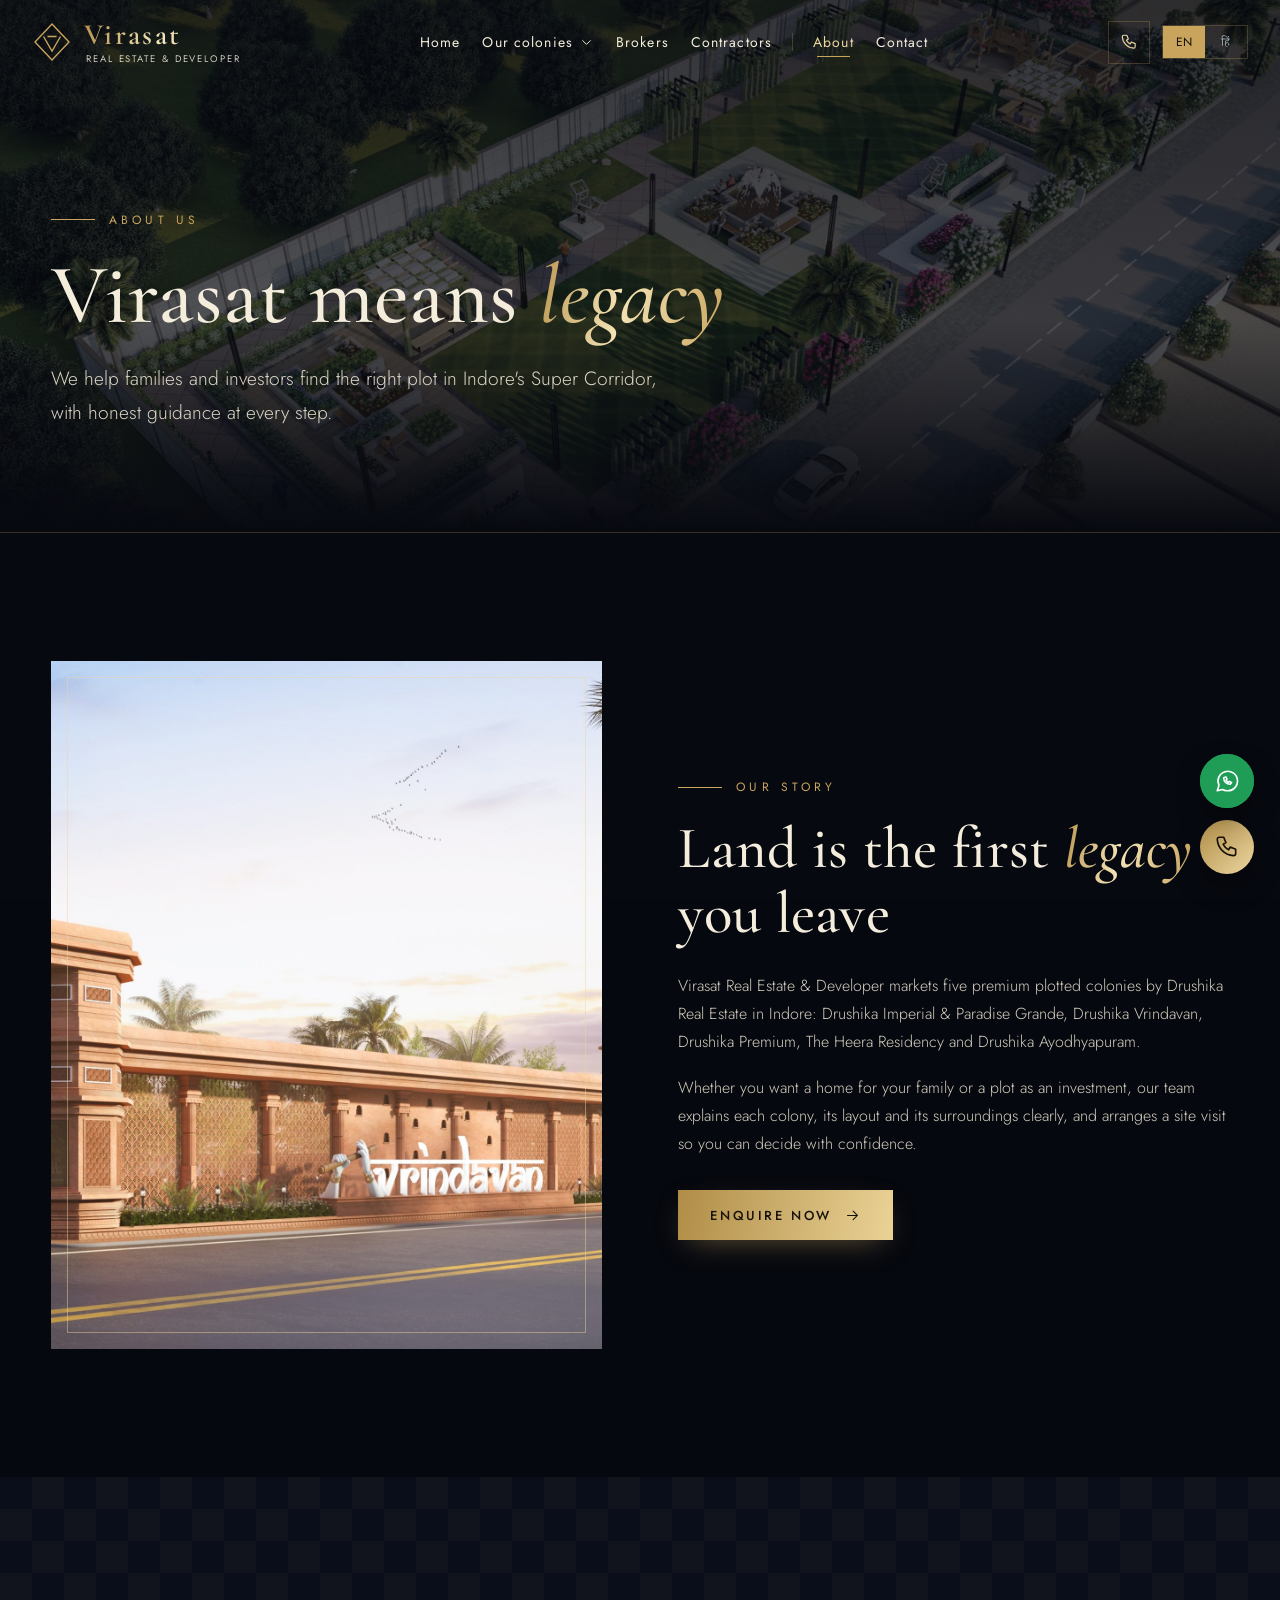
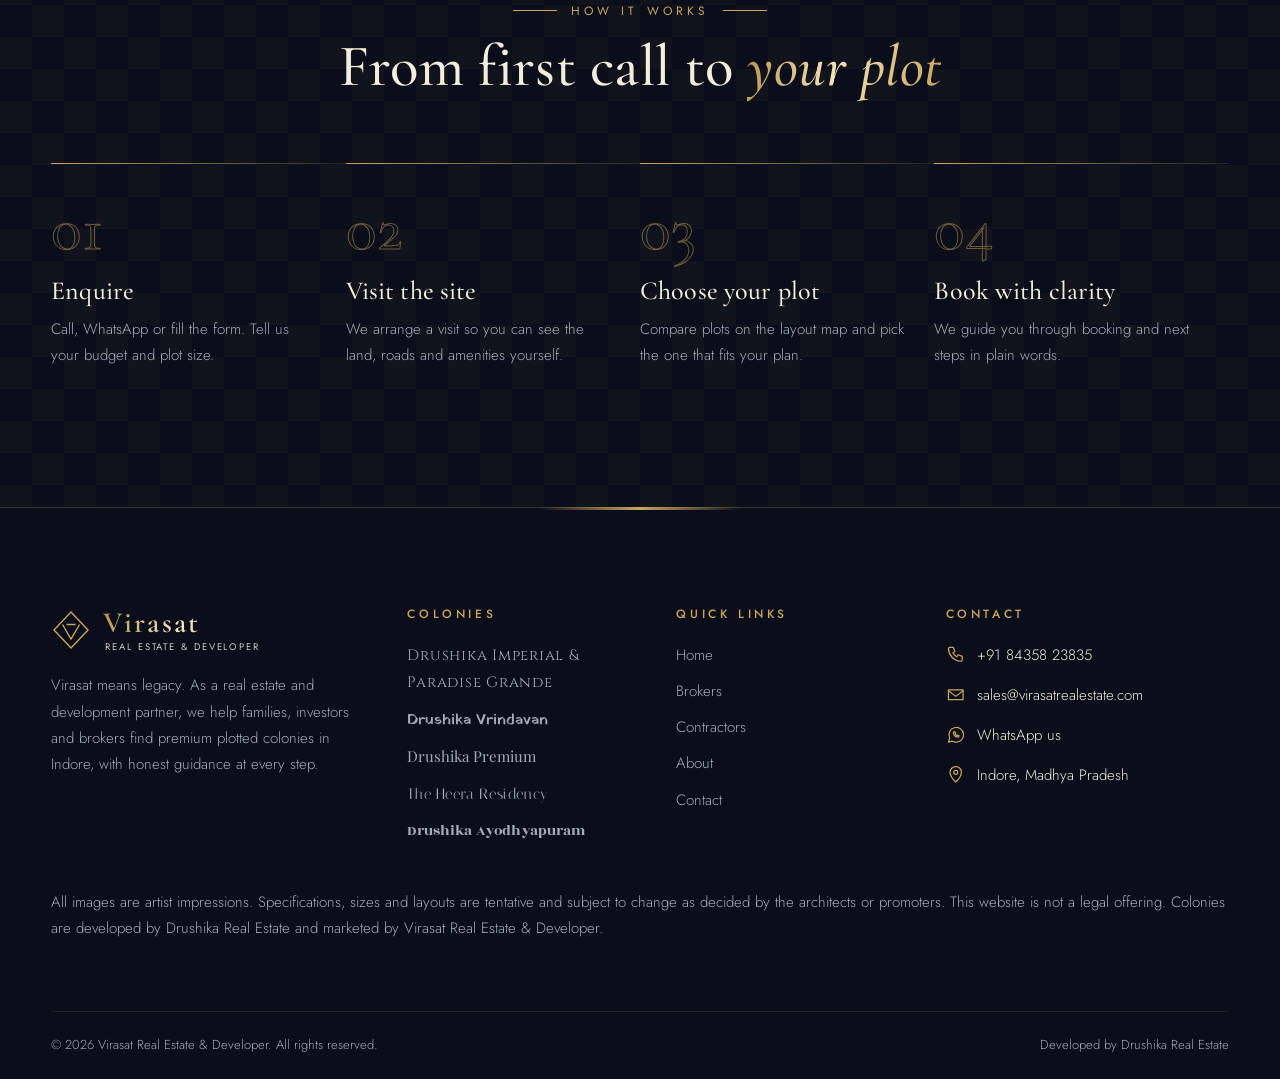
==== about.html @ 4a7df020 "Add files via upload" ====
<!DOCTYPE html>
<html lang="en">
<head>
<meta charset="utf-8">
<meta name="viewport" content="width=device-width,initial-scale=1,viewport-fit=cover">
<title data-hi="विरासत रियल एस्टेट एंड डेवलपर के बारे में | इंदौर">About Virasat Real Estate &amp; Developer | Indore</title>
<meta name="description" content="About Virasat Real Estate &amp; Developer, marketing premium plotted colonies by Drushika in Indore&#x27;s Super Corridor.">
<meta name="theme-color" content="#06080f">
<meta property="og:type" content="website">
<meta property="og:title" content="About Virasat Real Estate &amp; Developer | Indore">
<meta property="og:description" content="About Virasat Real Estate &amp; Developer, marketing premium plotted colonies by Drushika in Indore&#x27;s Super Corridor.">
<meta property="og:image" content="images/premium/hero.jpg">
<link rel="icon" href="favicon.svg" type="image/svg+xml">
<link rel="preconnect" href="https://fonts.googleapis.com">
<link rel="preconnect" href="https://fonts.gstatic.com" crossorigin>
<link rel="stylesheet" href="https://fonts.googleapis.com/css2?family=Cinzel:wght@400;500;600&family=Cormorant+Garamond:ital,wght@0,400;0,500;0,600;1,400;1,500&family=Italiana&family=Jost:wght@300;400;500&family=Noto+Serif+Devanagari:wght@300;400;500;600&family=Playfair+Display:ital,wght@0,400;0,500;1,400&family=Rozha+One&family=Yatra+One&display=swap">
<link rel="stylesheet" href="css/base.css">
<link rel="stylesheet" href="css/layout.css">
<link rel="stylesheet" href="css/pages.css">
<script>document.documentElement.classList.add("js")</script>
</head>
<body data-page="about">
<a class="skip" href="#main">Skip to content</a>
<div class="pre" id="pre" aria-hidden="true"><div class="pre-in"><svg viewBox="0 0 40 40" fill="none" stroke="currentColor" stroke-width="1.4" aria-hidden="true"><path d="M20 2l17 18-17 18L3 20z"/><path d="M11.5 14.5L20 29l8.5-14.5M15.5 14.5H24.5"/></svg><b>VIRASAT</b><small>Real Estate &amp; Developer</small></div></div>
<main id="main">

<section class="ph">
  <img src="images/premium/g3.jpg" alt="">
  <div class="wrap">
    <span class="eyebrow"><span data-hi="हमारे बारे में">About us</span></span>
    <h1><span data-hi="विरासत का अर्थ है &lt;em&gt;धरोहर&lt;/em&gt;">Virasat means <em>legacy</em></span></h1>
    <p class="lead"><span data-hi="हम परिवारों और निवेशकों को इंदौर के सुपर कॉरिडोर में सही प्लॉट खोजने में हर कदम पर ईमानदार सलाह देते हैं।">We help families and investors find the right plot in Indore's Super Corridor, with honest guidance at every step.</span></p>
  </div>
</section>

<section class="sec">
  <div class="wrap story">
    <div class="pic rv-l"><img src="images/vrindavan/hero.jpg" alt="Drushika Vrindavan gate" loading="lazy"></div>
    <div class="rv">
      <span class="eyebrow"><span data-hi="हमारी कहानी">Our story</span></span>
      <h2><span data-hi="ज़मीन वह पहली &lt;em&gt;विरासत&lt;/em&gt; है जो आप छोड़ते हैं">Land is the first <em>legacy</em> you leave</span></h2>
      <p><span data-hi="विरासत रियल एस्टेट एंड डेवलपर इंदौर में Drushika रियल एस्टेट की पाँच प्रीमियम प्लॉटेड कॉलोनियाँ प्रस्तुत करता है: Drushika इंपीरियल एंड पैराडाइज़ ग्रांडे, Drushika वृंदावन, Drushika प्रीमियम, द हीरा रेज़िडेंसी और Drushika अयोध्यापुरम।">Virasat Real Estate &amp; Developer markets five premium plotted colonies by Drushika Real Estate in Indore: Drushika Imperial &amp; Paradise Grande, Drushika Vrindavan, Drushika Premium, The Heera Residency and Drushika Ayodhyapuram.</span></p>
      <p><span data-hi="चाहे आप परिवार के लिए घर चाहते हों या निवेश के लिए प्लॉट, हमारी टीम हर कॉलोनी, उसका लेआउट और आसपास का क्षेत्र साफ़ समझाती है और साइट विज़िट करवाती है ताकि आप भरोसे से निर्णय ले सकें।">Whether you want a home for your family or a plot as an investment, our team explains each colony, its layout and its surroundings clearly, and arranges a site visit so you can decide with confidence.</span></p>
      <a class="btn" href="contact.html" style="margin-top:14px"><span data-i18n="cta.enquire"></span><svg class="ic" aria-hidden="true"><use href="#i-arrow"/></svg></a>
    </div>
  </div>
</section>

<section class="sec pattern">
  <div class="wrap">
    <div class="sec-head center rv">
      <span class="eyebrow"><span data-hi="यह कैसे काम करता है">How it works</span></span>
      <h2><span data-hi="पहली कॉल से &lt;em&gt;आपके प्लॉट तक&lt;/em&gt;">From first call to <em>your plot</em></span></h2>
    </div>
    <div class="steps"><div class="step rv" style="--d:0.0s"><h3><span data-hi="पूछताछ">Enquire</span></h3><p><span data-hi="कॉल, व्हाट्सऐप या फ़ॉर्म से बताइए। अपना बजट और प्लॉट साइज़ साझा करें।">Call, WhatsApp or fill the form. Tell us your budget and plot size.</span></p></div><div class="step rv" style="--d:0.1s"><h3><span data-hi="साइट विज़िट">Visit the site</span></h3><p><span data-hi="हम विज़िट करवाते हैं ताकि आप ज़मीन, सड़कें और सुविधाएँ खुद देख सकें।">We arrange a visit so you can see the land, roads and amenities yourself.</span></p></div><div class="step rv" style="--d:0.2s"><h3><span data-hi="प्लॉट चुनें">Choose your plot</span></h3><p><span data-hi="लेआउट नक्शे पर प्लॉट की तुलना करें और अपनी योजना के अनुसार चुनें।">Compare plots on the layout map and pick the one that fits your plan.</span></p></div><div class="step rv" style="--d:0.3s"><h3><span data-hi="स्पष्टता से बुकिंग">Book with clarity</span></h3><p><span data-hi="बुकिंग और अगले कदम हम सरल शब्दों में समझाते हैं।">We guide you through booking and next steps in plain words.</span></p></div></div>
  </div>
</section>

</main>
<script src="js/config.js"></script>
<script src="js/i18n.js"></script>
<script src="js/layout.js"></script>
<script src="js/leads.js"></script>
<script src="js/main.js"></script>
</body>
</html>
---- css/base.css ----
/* ==========================================================
   VIRASAT REAL ESTATE  |  base.css
   Colours, fonts, buttons, forms, common helpers.
   Change the colours in :root and the whole site follows.
   ========================================================== */
:root{
  --ink:#06080f;
  --night:#0a0e1a;
  --navy:#101830;
  --panel:#151f3b;
  --gold:#c9a45c;
  --gold-hi:#ecd6a0;
  --gold-lo:#8f713a;
  --ivory:#f4eddc;
  --muted:#a6abb8;
  --line:rgba(201,164,92,.26);
  --line-soft:rgba(201,164,92,.13);
  --accent:var(--gold);
  --accent-hi:var(--gold-hi);
  --display:"Cormorant Garamond","Noto Serif Devanagari",Georgia,serif;
  --body:"Jost","Noto Serif Devanagari",system-ui,sans-serif;
  --hh:76px;               /* header height (JS updates this) */
  --ease:cubic-bezier(.2,.7,.2,1);
}

*,*::before,*::after{box-sizing:border-box}
*{margin:0}
html{scroll-behavior:smooth;-webkit-text-size-adjust:100%}
body{
  background:var(--ink);color:var(--ivory);
  font:300 16px/1.75 var(--body);
  -webkit-font-smoothing:antialiased;overflow-x:hidden;
}
body.nolock{overflow:hidden}
img,video,svg{display:block;max-width:100%}
a{color:inherit;text-decoration:none}
button{font:inherit;color:inherit;background:none;border:0;cursor:pointer}
ul{list-style:none;padding:0}
::selection{background:var(--gold);color:#111}

/* film-grain texture over everything (very subtle) */
body::before{
  content:"";position:fixed;inset:0;z-index:1;pointer-events:none;opacity:.05;mix-blend-mode:overlay;
  background-image:url("data:image/svg+xml;utf8,<svg xmlns='http://www.w3.org/2000/svg' width='220' height='220'><filter id='n'><feTurbulence type='fractalNoise' baseFrequency='.85' numOctaves='2' stitchTiles='stitch'/></filter><rect width='100%' height='100%' filter='url(%23n)'/></svg>");
}

:focus-visible{outline:2px solid var(--gold-hi);outline-offset:3px}
.sr{position:absolute;width:1px;height:1px;overflow:hidden;clip:rect(0 0 0 0)}
.skip{position:fixed;left:12px;top:12px;z-index:400;background:var(--gold);color:#111;padding:10px 16px;transform:translateY(-220%);transition:transform .2s}
.skip:focus{transform:none}

/* ---------- typography ---------- */
h1,h2,h3,h4{font-family:var(--display);font-weight:500;line-height:1.1;letter-spacing:.005em}
h1{font-size:clamp(44px,7vw,108px)}
h2{font-size:clamp(34px,4.6vw,66px)}
h3{font-size:clamp(24px,2.4vw,34px)}
p{max-width:68ch}
em{font-style:italic}
.gold-text{
  background:linear-gradient(100deg,#9a7a3f 0%,#f1dfae 38%,#c9a45c 62%,#f6e8c2 100%);
  -webkit-background-clip:text;background-clip:text;color:transparent;
}
h1 em,h2 em{color:transparent;background:linear-gradient(100deg,#b8934d,#f4e3b5 45%,#c9a45c);-webkit-background-clip:text;background-clip:text}
.eyebrow{
  display:inline-flex;align-items:center;gap:14px;
  font:400 12px/1 var(--body);letter-spacing:.34em;text-transform:uppercase;color:var(--accent);
}
.eyebrow::before{content:"";width:44px;height:1px;background:var(--accent)}
.lead{font-size:clamp(17px,1.5vw,20px);color:#d9d3c3}
.muted{color:var(--muted)}

/* colony fonts (used in nav, cards, titles) */
.f-imperial{font-family:"Cinzel","Noto Serif Devanagari",serif;letter-spacing:.05em}
.f-vrindavan{font-family:"Yatra One","Noto Serif Devanagari",serif}
.f-premium{font-family:"Playfair Display","Noto Serif Devanagari",serif}
.f-heera{font-family:"Italiana","Noto Serif Devanagari",serif;letter-spacing:.04em}
.f-ayodhyapuram{font-family:"Rozha One","Noto Serif Devanagari",serif;letter-spacing:.01em}

/* ---------- layout helpers ---------- */
.wrap{width:min(1240px,92vw);margin-inline:auto}
.sec{padding:clamp(72px,10vw,140px) 0;position:relative}
.sec-head{display:grid;gap:18px;margin-bottom:clamp(36px,5vw,70px)}
.sec-head.center{text-align:center;justify-items:center}
.sec-head.center .eyebrow::after{content:"";width:44px;height:1px;background:var(--accent)}
.divider{display:flex;align-items:center;gap:14px;color:var(--accent);margin-block:6px}
.divider::before,.divider::after{content:"";height:1px;width:70px;background:var(--line)}
.divider i{width:7px;height:7px;transform:rotate(45deg);border:1px solid currentColor}
.pattern{
  background-color:var(--night);
  background-image:linear-gradient(45deg,rgba(201,164,92,.035) 25%,transparent 25%,transparent 75%,rgba(201,164,92,.035) 75%),
                   linear-gradient(45deg,rgba(201,164,92,.035) 25%,transparent 25%,transparent 75%,rgba(201,164,92,.035) 75%);
  background-size:64px 64px;background-position:0 0,32px 32px;
}

/* ---------- icons ---------- */
.ic{width:1.3em;height:1.3em;fill:none;stroke:currentColor;stroke-width:1.5;stroke-linecap:round;stroke-linejoin:round;flex:none}

/* ---------- buttons ---------- */
.btn{
  position:relative;overflow:hidden;isolation:isolate;
  display:inline-flex;align-items:center;justify-content:center;gap:12px;
  padding:15px 32px;min-height:50px;
  font:500 13px/1 var(--body);letter-spacing:.2em;text-transform:uppercase;
  background:linear-gradient(100deg,#b08d47,#e9d194 50%,#b08d47);background-size:200% 100%;
  color:#16110a;border:0;transition:background-position .6s var(--ease),transform .3s,box-shadow .3s;
  box-shadow:0 10px 30px -12px rgba(201,164,92,.55);
}
.btn:hover{background-position:100% 0;transform:translateY(-2px);box-shadow:0 16px 36px -12px rgba(201,164,92,.7)}
.btn:active{transform:none}
.btn.ghost{background:transparent;color:var(--gold-hi);border:1px solid var(--gold);box-shadow:none}
.btn.ghost:hover{background:rgba(201,164,92,.12)}
.btn.wa{background:#1f9d57;color:#fff;box-shadow:0 10px 30px -12px rgba(31,157,87,.6)}
.btn.sm{padding:11px 20px;min-height:42px;font-size:12px}
.btn[disabled]{opacity:.6;pointer-events:none}
.lnk{display:inline-flex;align-items:center;gap:12px;font:500 13px/1 var(--body);letter-spacing:.2em;text-transform:uppercase;color:var(--gold-hi);padding:6px 0;border-bottom:1px solid var(--line)}
.lnk .ic{transition:transform .4s var(--ease)}
.lnk:hover .ic{transform:translateX(6px)}
.lnk:hover{border-color:var(--gold)}

/* ---------- forms ---------- */
.fld{display:grid;gap:6px;margin-bottom:22px}
.fld label{font:400 11px/1 var(--body);letter-spacing:.24em;text-transform:uppercase;color:var(--gold)}
.fld input,.fld select,.fld textarea{
  width:100%;background:transparent;color:var(--ivory);
  border:0;border-bottom:1px solid var(--line);border-radius:0;
  padding:12px 2px;font:300 17px/1.4 var(--body);transition:border-color .3s,box-shadow .3s;
}
.fld textarea{resize:vertical;min-height:84px}
.fld select{appearance:none;background-image:linear-gradient(45deg,transparent 50%,var(--gold) 50%),linear-gradient(135deg,var(--gold) 50%,transparent 50%);background-position:calc(100% - 14px) 55%,calc(100% - 8px) 55%;background-size:6px 6px;background-repeat:no-repeat}
.fld select option{background:var(--navy);color:var(--ivory)}
.fld input::placeholder,.fld textarea::placeholder{color:rgba(244,237,220,.35)}
.fld input:focus,.fld select:focus,.fld textarea:focus{outline:0;border-color:var(--gold-hi);box-shadow:0 1px 0 var(--gold-hi)}
.fld.bad input,.fld.bad select{border-color:#e0685a}
.fld .err{font-size:13px;color:#f08a7e;min-height:0;display:none}
.fld.bad .err{display:block}
.hp{position:absolute!important;left:-9999px;opacity:0;height:0;width:0}
.row2{display:grid;grid-template-columns:1fr 1fr;gap:0 26px}
.form-msg{margin-top:16px;padding:14px 16px;border:1px solid var(--line);background:rgba(201,164,92,.08);color:var(--gold-hi);display:none}
.form-msg.show{display:block}
.form-msg.bad{border-color:#e0685a;color:#f4a79d;background:rgba(224,104,90,.08)}

/* ---------- reveal on scroll ---------- */
.js .rv{opacity:0;transform:translateY(30px);transition:opacity 1s var(--ease),transform 1s var(--ease);transition-delay:var(--d,0s)}
.js .rv.in{opacity:1;transform:none}
.js .rv-l{opacity:0;transform:translateX(-40px);transition:opacity 1s var(--ease),transform 1s var(--ease);transition-delay:var(--d,0s)}
.js .rv-l.in{opacity:1;transform:none}

@media (max-width:700px){
  .row2{grid-template-columns:1fr}
  .btn{padding:14px 24px}
}
@media (prefers-reduced-motion:reduce){
  html{scroll-behavior:auto}
  .js .rv,.js .rv-l{opacity:1;transform:none;transition:none}
  *{animation-duration:.01ms!important;animation-iteration-count:1!important}
}

/* ---------- Hindi mode: Devanagari must not be letter-spaced or upper-cased ---------- */
body.lang-hi{font-size:17px}
body.lang-hi :where(.eyebrow,.btn,.lnk,.tab,.fld label,.stat span,.keyfacts small,.ptable th,.hero-nav small,.cp-tag,.crumb,.mv-hint,.chips span,.near-tiles small,.pn small,.marq span,.nav a,.mm nav a i,.ftr h4,.cc small,.loc-card b,.vt i,.vt small,.lb-c,.cards small,.quote small,.scroll,.lang button,.tel,.fld .err,.pop-skip){
  letter-spacing:normal!important;text-transform:none!important;
}
body.lang-hi :where(.eyebrow,.fld label,.stat span,.keyfacts small,.ptable th,.hero-nav small,.cp-tag,.crumb,.mv-hint,.near-tiles small,.pn small,.ftr h4,.cc small,.loc-card b,.vt i,.vt small,.quote small,.marq span){font-size:14px}
body.lang-hi .tab{font-size:16px}
body.lang-hi .btn{font-size:15px}
body.lang-hi h1,body.lang-hi h2,body.lang-hi h3{line-height:1.25}
body.lang-hi .hero h1{line-height:1.15}
---- css/layout.css ----
/* ==========================================================
   layout.css  |  preloader, header, mobile menu, footer,
   lead popup, floating buttons, toast
   ========================================================== */

/* ---------- preloader ---------- */
.pre{position:fixed;inset:0;z-index:300;background:var(--ink);display:grid;place-items:center;transition:opacity .8s var(--ease),visibility .8s}
.pre.hide{opacity:0;visibility:hidden}
.pre-in{display:grid;justify-items:center;gap:18px;text-align:center}
.pre svg{width:64px;height:64px;color:var(--gold)}
.pre svg path{stroke-dasharray:140;stroke-dashoffset:140;animation:draw 1.4s var(--ease) forwards}
.pre svg path+path{animation-delay:.35s}
.pre b{font:500 34px/1 var(--display);letter-spacing:.14em;background:linear-gradient(100deg,#b8934d,#f4e3b5,#c9a45c);-webkit-background-clip:text;background-clip:text;color:transparent;animation:fadeup 1s .5s both}
.pre small{font:300 11px/1 var(--body);letter-spacing:.5em;color:var(--muted);text-transform:uppercase;animation:fadeup 1s .8s both}
@keyframes draw{to{stroke-dashoffset:0}}
@keyframes fadeup{from{opacity:0;transform:translateY(10px)}to{opacity:1;transform:none}}

/* ---------- header ---------- */
.hdr{position:fixed;inset:0 0 auto 0;z-index:100;padding:20px 0;transition:background .4s,padding .4s,border-color .4s,transform .4s var(--ease);border-bottom:1px solid transparent}
.hdr.solid{background:rgba(7,9,16,.9);backdrop-filter:blur(16px);-webkit-backdrop-filter:blur(16px);padding:10px 0;border-color:var(--line)}
.hdr-in{display:flex;align-items:center;justify-content:space-between;gap:20px;width:min(1360px,95vw);margin-inline:auto}
.brand{display:flex;align-items:center;gap:12px;flex:none}
.brand svg{width:40px;height:40px;color:var(--gold)}
.brand-t{display:grid;line-height:1}
.brand-t b{font:600 clamp(24px,2.3vw,31px)/1 var(--display);letter-spacing:.08em;background:linear-gradient(100deg,#b8934d,#f6e8c2 50%,#c9a45c);-webkit-background-clip:text;background-clip:text;color:transparent}
.brand-t small{font:400 10px/1 var(--body);letter-spacing:.5em;text-transform:uppercase;color:var(--ivory);opacity:.85;margin-top:6px;padding-left:2px}

.nav{display:flex;align-items:center;gap:2px}
.nav a{position:relative;padding:10px 14px;font:400 14px/1 var(--body);letter-spacing:.08em;white-space:nowrap;color:var(--ivory);transition:color .3s}
.nav a.c{font-size:17px;letter-spacing:.03em}
.nav a::after{content:"";position:absolute;left:14px;right:14px;bottom:2px;height:1px;background:var(--gold);transform:scaleX(0);transform-origin:left;transition:transform .45s var(--ease)}
.nav a:hover,.nav a.on{color:var(--gold-hi)}
.nav a:hover::after,.nav a.on::after{transform:scaleX(1)}
.nav .sep{width:1px;height:18px;background:var(--line);margin:0 8px}
.hdr-r{display:flex;align-items:center;gap:12px;flex:none}
.tel{display:flex;align-items:center;gap:8px;font:400 14px/1 var(--body);letter-spacing:.05em;color:var(--gold-hi);padding:10px 14px;border:1px solid var(--line);transition:.3s}
.tel:hover{background:rgba(201,164,92,.12);border-color:var(--gold)}
.lang{display:flex;border:1px solid var(--line);font:400 12px/1 var(--body);letter-spacing:.1em}
.lang button{padding:10px 12px;min-width:42px;color:var(--muted);transition:.3s}
.lang button.on{background:var(--gold);color:#17110a}
.burger{display:none;width:46px;height:46px;border:1px solid var(--line);place-items:center;color:var(--gold-hi)}
.burger .ic{width:24px;height:24px}

@media (max-width:1280px){.tel span{display:none}.tel{padding:11px}}
@media (max-width:1140px){
  .nav,.hdr-r .tel{display:none}
  .burger{display:grid}
}
@media (max-width:480px){.brand svg{width:34px;height:34px}.brand-t small{letter-spacing:.38em}}

/* ---------- mobile menu ---------- */
.mm{position:fixed;inset:0;z-index:150;background:radial-gradient(circle at 80% 0,#17203f,var(--ink) 60%);display:flex;flex-direction:column;padding:22px 6vw 30px;overflow:auto;
  clip-path:circle(0 at calc(100% - 44px) 44px);transition:clip-path .8s var(--ease);visibility:hidden}
.mm.open{clip-path:circle(150% at calc(100% - 44px) 44px);visibility:visible}
.mm-top{display:flex;justify-content:space-between;align-items:center}
.mm-close{width:46px;height:46px;border:1px solid var(--line);display:grid;place-items:center;color:var(--gold-hi)}
.mm nav{display:grid;margin:30px 0}
.mm nav a{display:flex;align-items:baseline;gap:18px;padding:13px 0;border-bottom:1px solid var(--line-soft);font:400 clamp(28px,8vw,42px)/1.1 var(--display);opacity:0;transform:translateY(16px);transition:opacity .5s,transform .6s var(--ease)}
.mm.open nav a{opacity:1;transform:none}
.mm.open nav a:nth-child(2){transition-delay:.12s}.mm.open nav a:nth-child(3){transition-delay:.17s}.mm.open nav a:nth-child(4){transition-delay:.22s}.mm.open nav a:nth-child(5){transition-delay:.27s}.mm.open nav a:nth-child(6){transition-delay:.32s}.mm.open nav a:nth-child(7){transition-delay:.37s}
.mm nav a i{font:400 12px/1 var(--body);letter-spacing:.2em;color:var(--gold);font-style:normal}
.mm nav a.on{color:var(--gold-hi)}
.mm-foot{margin-top:auto;display:grid;gap:14px}
.mm-foot a.btn{width:100%}

/* ---------- footer ---------- */
.ftr{position:relative;background:var(--night);border-top:1px solid var(--line);padding-top:clamp(60px,8vw,100px)}
.ftr::before{content:"";position:absolute;top:-1px;left:50%;width:200px;height:3px;transform:translateX(-50%);background:linear-gradient(90deg,transparent,var(--gold),transparent)}
.ftr-grid{display:grid;grid-template-columns:1.4fr 1fr 1fr 1.3fr;gap:clamp(28px,4vw,64px)}
.ftr h4{font:500 12px/1 var(--body);letter-spacing:.3em;text-transform:uppercase;color:var(--gold);margin-bottom:22px}
.ftr p,.ftr li{color:var(--muted);font-size:15px}
.ftr li{margin-bottom:10px}
.ftr li a{transition:color .3s,padding .3s}
.ftr li a:hover{color:var(--gold-hi);padding-left:6px}
.ftr .brand{margin-bottom:20px}
.ftr-contact a{display:flex;gap:12px;align-items:flex-start;margin-bottom:14px;color:var(--ivory);font-size:15px}
.ftr-contact a:hover{color:var(--gold-hi)}
.ftr-contact .ic{color:var(--gold);margin-top:3px}
.ftr-bot{margin-top:clamp(40px,6vw,70px);padding:22px 0;border-top:1px solid var(--line-soft);display:flex;gap:16px;justify-content:space-between;flex-wrap:wrap;font-size:13px;color:var(--muted)}
.ftr-disc{margin-top:36px;font-size:12.5px;color:#7d8291;line-height:1.7;max-width:none}
@media (max-width:980px){.ftr-grid{grid-template-columns:1fr 1fr}}
@media (max-width:560px){.ftr-grid{grid-template-columns:1fr}}

/* ---------- lead popup ---------- */
.pop{position:fixed;inset:0;z-index:250;display:grid;place-items:center;padding:18px;background:rgba(4,6,12,.78);backdrop-filter:blur(6px);-webkit-backdrop-filter:blur(6px);opacity:0;visibility:hidden;transition:opacity .5s,visibility .5s}
.pop.show{opacity:1;visibility:visible}
.pop-box{position:relative;display:grid;grid-template-columns:.9fr 1.1fr;width:min(860px,100%);max-height:94vh;overflow:auto;background:var(--navy);border:1px solid var(--gold);box-shadow:0 40px 100px -20px #000;transform:translateY(30px) scale(.97);transition:transform .7s var(--ease)}
.pop.show .pop-box{transform:none}
.pop-box::before{content:"";position:absolute;inset:8px;border:1px solid var(--line-soft);pointer-events:none;z-index:2}
.pop-img{position:relative;min-height:100%;background:#0c1124}
.pop-img img{position:absolute;inset:0;width:100%;height:100%;object-fit:cover}
.pop-img::after{content:"";position:absolute;inset:0;background:linear-gradient(180deg,rgba(6,8,15,.2),rgba(6,8,15,.85))}
.pop-img div{position:absolute;z-index:2;left:26px;right:26px;bottom:26px;font:500 28px/1.15 var(--display);color:var(--gold-hi)}
.pop-img small{display:block;margin-top:10px;font:300 13px/1.5 var(--body);color:var(--ivory);letter-spacing:.04em}
.pop-form{padding:clamp(30px,4vw,48px) clamp(24px,4vw,44px)}
.pop-form h2{font-size:clamp(30px,3.4vw,40px);margin:12px 0 8px}
.pop-form p{color:var(--muted);font-size:15px;margin-bottom:26px}
.pop-x{position:absolute;top:12px;right:12px;z-index:5;width:44px;height:44px;display:grid;place-items:center;color:var(--ivory);background:rgba(6,8,15,.6);border:1px solid var(--line);transition:.3s}
.pop-x:hover{background:var(--gold);color:#111}
.pop-skip{display:block;margin:16px auto 0;font-size:14px;color:var(--muted);text-decoration:underline;text-underline-offset:4px;padding:8px}
.pop-skip:hover{color:var(--gold-hi)}
.pop-form .btn{width:100%}
@media (max-width:700px){
  .pop-box{grid-template-columns:1fr}
  .pop-img{display:none}
}

/* ---------- floating buttons ---------- */
.fab{position:fixed;right:max(16px,2vw);bottom:max(18px,2vw);z-index:90;display:grid;gap:12px}
.fab a{width:54px;height:54px;border-radius:50%;display:grid;place-items:center;color:#fff;box-shadow:0 12px 30px -8px rgba(0,0,0,.7);transition:transform .3s}
.fab a:hover{transform:scale(1.1)}
.fab .w{background:#1f9d57;position:relative}
.fab .w::after{content:"";position:absolute;inset:0;border-radius:50%;border:2px solid #1f9d57;animation:ring 2.4s infinite}
.fab .p{background:linear-gradient(135deg,#b08d47,#ecd6a0);color:#17110a}
.fab .ic{width:26px;height:26px}
@keyframes ring{0%{transform:scale(1);opacity:.8}100%{transform:scale(1.6);opacity:0}}

/* ---------- toast ---------- */
.toast{position:fixed;left:50%;bottom:28px;z-index:400;transform:translate(-50%,40px);background:var(--navy);border:1px solid var(--gold);color:var(--gold-hi);padding:14px 22px;opacity:0;visibility:hidden;transition:.5s var(--ease);max-width:90vw;text-align:center}
.toast.show{opacity:1;visibility:visible;transform:translate(-50%,0)}

/* ---------- header: longer brand line + colonies dropdown ---------- */
.brand-t small{letter-spacing:.26em;font-size:9.5px;white-space:nowrap}
.dd{position:relative}
.dd-b{display:flex;align-items:center;gap:6px;padding:10px 14px;font:400 14px/1 var(--body);letter-spacing:.08em;color:var(--ivory);white-space:nowrap;transition:color .3s}
.dd-b .ic{width:15px;height:15px;transition:transform .3s}
.dd-b:hover,.dd-b.on,.dd.open .dd-b{color:var(--gold-hi)}
.dd-b.on{box-shadow:inset 0 -1px 0 var(--gold)}
.dd-m{position:absolute;left:0;top:100%;min-width:320px;padding:10px 0;background:rgba(8,11,21,.97);backdrop-filter:blur(14px);-webkit-backdrop-filter:blur(14px);border:1px solid var(--line);box-shadow:0 30px 60px -20px #000;opacity:0;visibility:hidden;transform:translateY(8px);transition:.35s var(--ease)}
.dd-m::before{content:"";position:absolute;left:0;right:0;top:-14px;height:14px}
.dd:hover .dd-m,.dd.open .dd-m,.dd:focus-within .dd-m{opacity:1;visibility:visible;transform:none}
.dd:hover .dd-b .ic,.dd.open .dd-b .ic{transform:rotate(180deg)}
.nav .dd-m a{display:block;padding:13px 24px;font-size:19px;letter-spacing:.03em}
.nav .dd-m a::after{display:none}
.nav .dd-m a:hover,.nav .dd-m a.on{background:rgba(201,164,92,.1);color:var(--gold-hi)}
@media (max-width:1280px){.brand-t small{letter-spacing:.2em}.nav a,.dd-b{padding-inline:10px}}
@media (max-width:560px){.hdr-r .lang{display:none}.brand-t small{font-size:8.5px;letter-spacing:.14em}.brand-t b{font-size:24px}}
---- css/pages.css ----
/* ==========================================================
   pages.css  |  about.html and contact.html
   ========================================================== */
.ph{position:relative;padding:calc(var(--hh) + clamp(60px,9vw,130px)) 0 clamp(60px,8vw,110px);overflow:hidden;isolation:isolate;border-bottom:1px solid var(--line)}
.ph>img{position:absolute;inset:0;width:100%;height:100%;object-fit:cover;z-index:-2}
.ph::before{content:"";position:absolute;inset:0;z-index:-1;background:linear-gradient(180deg,rgba(6,8,15,.82),rgba(6,8,15,.7) 60%,var(--ink))}
.ph h1{font-size:clamp(44px,6.6vw,96px);margin:20px 0 20px}
.ph .lead{max-width:640px}

.story{display:grid;grid-template-columns:1fr 1fr;gap:clamp(30px,6vw,100px);align-items:center}
.story .pic{position:relative;aspect-ratio:4/5;overflow:hidden}
.story .pic img{width:100%;height:100%;object-fit:cover}
.story .pic::after{content:"";position:absolute;inset:16px;border:1px solid rgba(236,214,160,.45);pointer-events:none}
.story h2{margin:20px 0 26px}
.story p{color:#d3cdbd;margin-bottom:18px}
@media (max-width:900px){.story{grid-template-columns:1fr}.story .pic{aspect-ratio:4/3}}

.steps{display:grid;grid-template-columns:repeat(4,1fr);gap:0;counter-reset:s}
.step{position:relative;padding:34px 28px 10px 0}
.step::before{counter-increment:s;content:"0" counter(s);display:block;font:400 64px/1 var(--display);color:transparent;-webkit-text-stroke:1px rgba(201,164,92,.5);margin-bottom:16px}
.step::after{content:"";position:absolute;left:0;top:0;right:0;height:1px;background:linear-gradient(90deg,var(--gold),var(--line-soft))}
.step h3{font-size:26px;margin-bottom:10px}
.step p{font-size:15px;color:var(--muted)}
@media (max-width:900px){.steps{grid-template-columns:1fr 1fr;gap:20px}}
@media (max-width:520px){.steps{grid-template-columns:1fr}}

.contact-grid{display:grid;grid-template-columns:1.1fr .9fr;gap:clamp(30px,6vw,90px);align-items:start}
.mapframe{margin-top:24px;border:1px solid var(--line);aspect-ratio:16/10;background:var(--navy)}
.mapframe iframe{width:100%;height:100%;border:0;filter:grayscale(.6) contrast(1.05) brightness(.85)}
@media (max-width:900px){.contact-grid{grid-template-columns:1fr}}

/* ---------- broker + contractor pages ---------- */
.perk-grid{display:grid;grid-template-columns:repeat(4,1fr);gap:1px;background:var(--line-soft);border:1px solid var(--line-soft)}
.perk{background:var(--night);padding:clamp(26px,3vw,42px) clamp(20px,2.4vw,32px);transition:background .5s}
.perk:hover{background:var(--panel)}
.perk .ic{width:40px;height:40px;color:var(--gold);margin-bottom:24px;stroke-width:1.2}
.perk h3{font-size:25px;margin-bottom:12px}
.perk p{font-size:15px;color:var(--muted)}
@media (max-width:1000px){.perk-grid{grid-template-columns:1fr 1fr}}
@media (max-width:560px){.perk-grid{grid-template-columns:1fr}}
.bk-grid{display:grid;grid-template-columns:repeat(auto-fill,minmax(300px,1fr));gap:16px}
.bk-card{display:flex;align-items:center;gap:18px;padding:12px 20px 12px 12px;border:1px solid var(--line);background:var(--navy);transition:.4s var(--ease)}
.bk-card img{width:92px;height:72px;object-fit:cover;flex:none}
.bk-card span{display:grid;gap:4px;min-width:0}
.bk-card b{font:400 21px/1.2 var(--display);font-weight:400;color:var(--ivory)}
.bk-card small{font:400 12px/1.4 var(--body);letter-spacing:.14em;text-transform:uppercase;color:var(--gold)}
.bk-card .ic{margin-left:auto;color:var(--gold);transition:transform .4s var(--ease)}
.bk-card:hover{border-color:var(--gold);transform:translateY(-3px)}
.bk-card:hover .ic{transform:translateX(5px)}
.conn-form{position:relative;padding:clamp(28px,4vw,52px);background:linear-gradient(160deg,var(--navy),var(--night));border:1px solid var(--line)}
.conn-form::before{content:"";position:absolute;inset:8px;border:1px solid var(--line-soft);pointer-events:none}
.conn-form .btn{width:100%}
.conn-form h3{margin-bottom:6px}
.conn-form>p{color:var(--muted);font-size:15px;margin-bottom:28px}
.cc{display:grid;gap:16px}
.cc a{display:flex;align-items:center;gap:20px;padding:22px 24px;border:1px solid var(--line);background:rgba(255,255,255,.02);transition:.4s var(--ease)}
.cc a:hover{border-color:var(--gold);background:rgba(201,164,92,.07);transform:translateX(6px)}
.cc .ic{width:30px;height:30px;color:var(--gold)}
.cc small{display:block;font:400 11px/1 var(--body);letter-spacing:.26em;text-transform:uppercase;color:var(--muted);margin-bottom:7px}
.cc b{font:500 22px/1.15 var(--display);color:var(--gold-hi);word-break:break-word}
.soon{max-width:640px;margin:0 auto;text-align:center;display:grid;justify-items:center;gap:18px;padding:clamp(40px,6vw,80px) clamp(20px,4vw,50px);border:1px solid var(--line);background:linear-gradient(160deg,var(--navy),var(--night));position:relative}
.soon::before{content:"";position:absolute;inset:8px;border:1px solid var(--line-soft);pointer-events:none}
.soon>.ic{width:54px;height:54px;color:var(--gold);stroke-width:1.1}
.soon p{color:var(--muted);margin-inline:auto}
.soon-cta{display:flex;gap:14px;flex-wrap:wrap;justify-content:center;margin-top:8px}
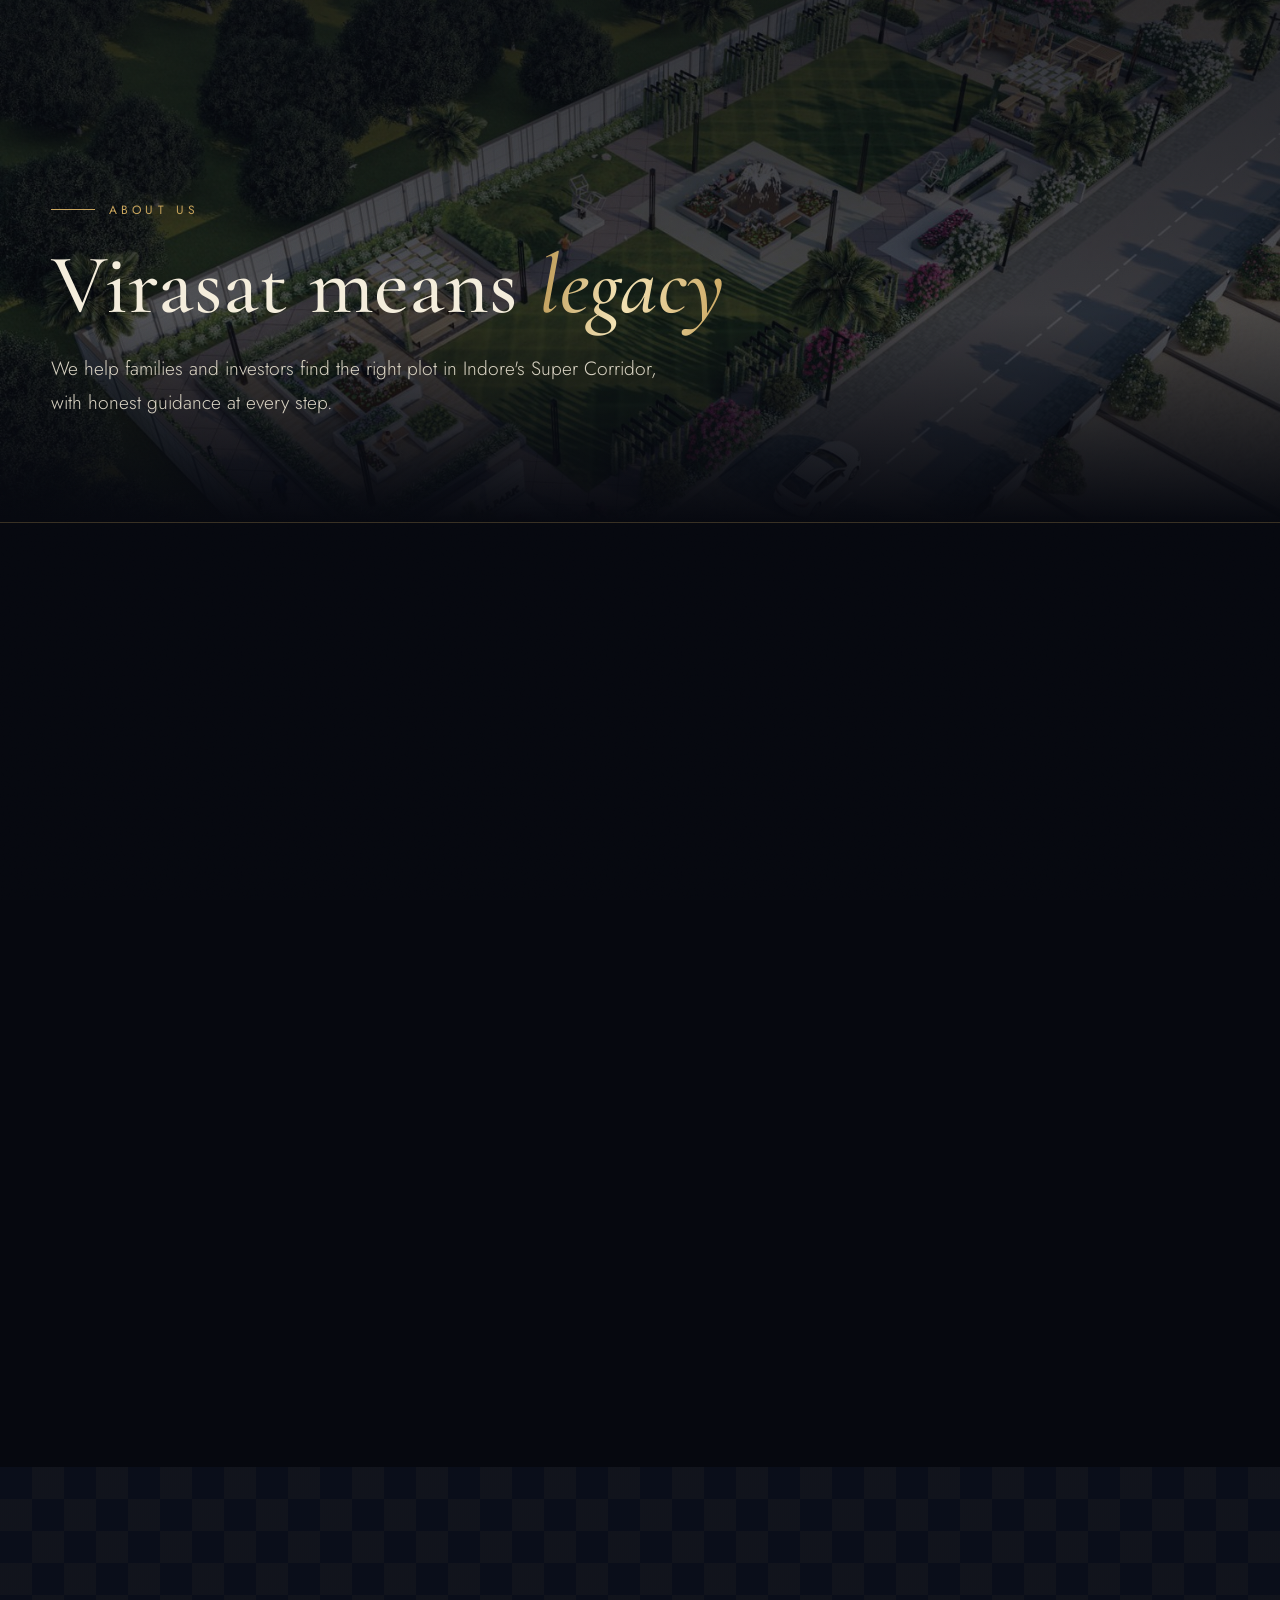
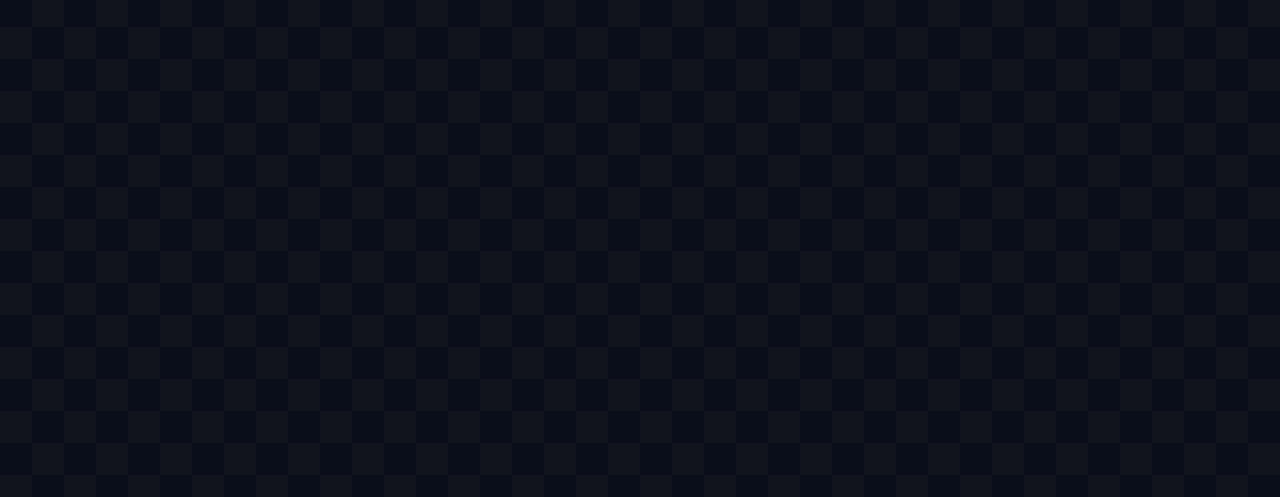
==== commit 9da0f5dc: "Update Virasat Real Estate website" ====
--- a/about.html
+++ b/about.html
@@ -3,12 +3,12 @@
 <head>
 <meta charset="utf-8">
 <meta name="viewport" content="width=device-width,initial-scale=1,viewport-fit=cover">
-<title data-hi="विरासत रियल एस्टेट एंड डेवलपर के बारे में | इंदौर">About Virasat Real Estate &amp; Developer | Indore</title>
-<meta name="description" content="About Virasat Real Estate &amp; Developer, marketing premium plotted colonies by Drushika in Indore&#x27;s Super Corridor.">
+<title data-hi="विरासत रियल एस्टेट एंड डेवलपर के बारे में | इंदौर">About Virasat Real Estate &amp; Developer's | Indore</title>
+<meta name="description" content="About Virasat Real Estate &amp; Developer's, marketing premium plotted colonies by Drushika in Indore&#x27;s Super Corridor.">
 <meta name="theme-color" content="#06080f">
 <meta property="og:type" content="website">
-<meta property="og:title" content="About Virasat Real Estate &amp; Developer | Indore">
-<meta property="og:description" content="About Virasat Real Estate &amp; Developer, marketing premium plotted colonies by Drushika in Indore&#x27;s Super Corridor.">
+<meta property="og:title" content="About Virasat Real Estate &amp; Developer's | Indore">
+<meta property="og:description" content="About Virasat Real Estate &amp; Developer's, marketing premium plotted colonies by Drushika in Indore&#x27;s Super Corridor.">
 <meta property="og:image" content="images/premium/hero.jpg">
 <link rel="icon" href="favicon.svg" type="image/svg+xml">
 <link rel="preconnect" href="https://fonts.googleapis.com">
@@ -21,7 +21,7 @@
 </head>
 <body data-page="about">
 <a class="skip" href="#main">Skip to content</a>
-<div class="pre" id="pre" aria-hidden="true"><div class="pre-in"><svg viewBox="0 0 40 40" fill="none" stroke="currentColor" stroke-width="1.4" aria-hidden="true"><path d="M20 2l17 18-17 18L3 20z"/><path d="M11.5 14.5L20 29l8.5-14.5M15.5 14.5H24.5"/></svg><b>VIRASAT</b><small>Real Estate &amp; Developer</small></div></div>
+<div class="pre" id="pre" aria-hidden="true"><div class="pre-in"><svg viewBox="0 0 40 40" fill="none" stroke="currentColor" stroke-width="1.4" aria-hidden="true"><path d="M20 2l17 18-17 18L3 20z"/><path d="M11.5 14.5L20 29l8.5-14.5M15.5 14.5H24.5"/></svg><b>VIRASAT</b><small>Real Estate &amp; Developer's</small></div></div>
 <main id="main">
 
 <section class="ph">
@@ -39,7 +39,7 @@
     <div class="rv">
       <span class="eyebrow"><span data-hi="हमारी कहानी">Our story</span></span>
       <h2><span data-hi="ज़मीन वह पहली &lt;em&gt;विरासत&lt;/em&gt; है जो आप छोड़ते हैं">Land is the first <em>legacy</em> you leave</span></h2>
-      <p><span data-hi="विरासत रियल एस्टेट एंड डेवलपर इंदौर में Drushika रियल एस्टेट की पाँच प्रीमियम प्लॉटेड कॉलोनियाँ प्रस्तुत करता है: Drushika इंपीरियल एंड पैराडाइज़ ग्रांडे, Drushika वृंदावन, Drushika प्रीमियम, द हीरा रेज़िडेंसी और Drushika अयोध्यापुरम।">Virasat Real Estate &amp; Developer markets five premium plotted colonies by Drushika Real Estate in Indore: Drushika Imperial &amp; Paradise Grande, Drushika Vrindavan, Drushika Premium, The Heera Residency and Drushika Ayodhyapuram.</span></p>
+      <p><span data-hi="विरासत रियल एस्टेट एंड डेवलपर इंदौर में Drushika रियल एस्टेट की पाँच प्रीमियम प्लॉटेड कॉलोनियाँ प्रस्तुत करता है: Drushika इंपीरियल एंड पैराडाइज़ ग्रांडे, Drushika वृंदावन, Drushika प्रीमियम, द हीरा रेज़िडेंसी और Drushika अयोध्यापुरम।">Virasat Real Estate &amp; Developer's markets five premium plotted colonies by Drushika Real Estate in Indore: Drushika Imperial &amp; Paradise Grande, Drushika Vrindavan, Drushika Premium, The Heera Residency and Drushika Ayodhyapuram.</span></p>
       <p><span data-hi="चाहे आप परिवार के लिए घर चाहते हों या निवेश के लिए प्लॉट, हमारी टीम हर कॉलोनी, उसका लेआउट और आसपास का क्षेत्र साफ़ समझाती है और साइट विज़िट करवाती है ताकि आप भरोसे से निर्णय ले सकें।">Whether you want a home for your family or a plot as an investment, our team explains each colony, its layout and its surroundings clearly, and arranges a site visit so you can decide with confidence.</span></p>
       <a class="btn" href="contact.html" style="margin-top:14px"><span data-i18n="cta.enquire"></span><svg class="ic" aria-hidden="true"><use href="#i-arrow"/></svg></a>
     </div>
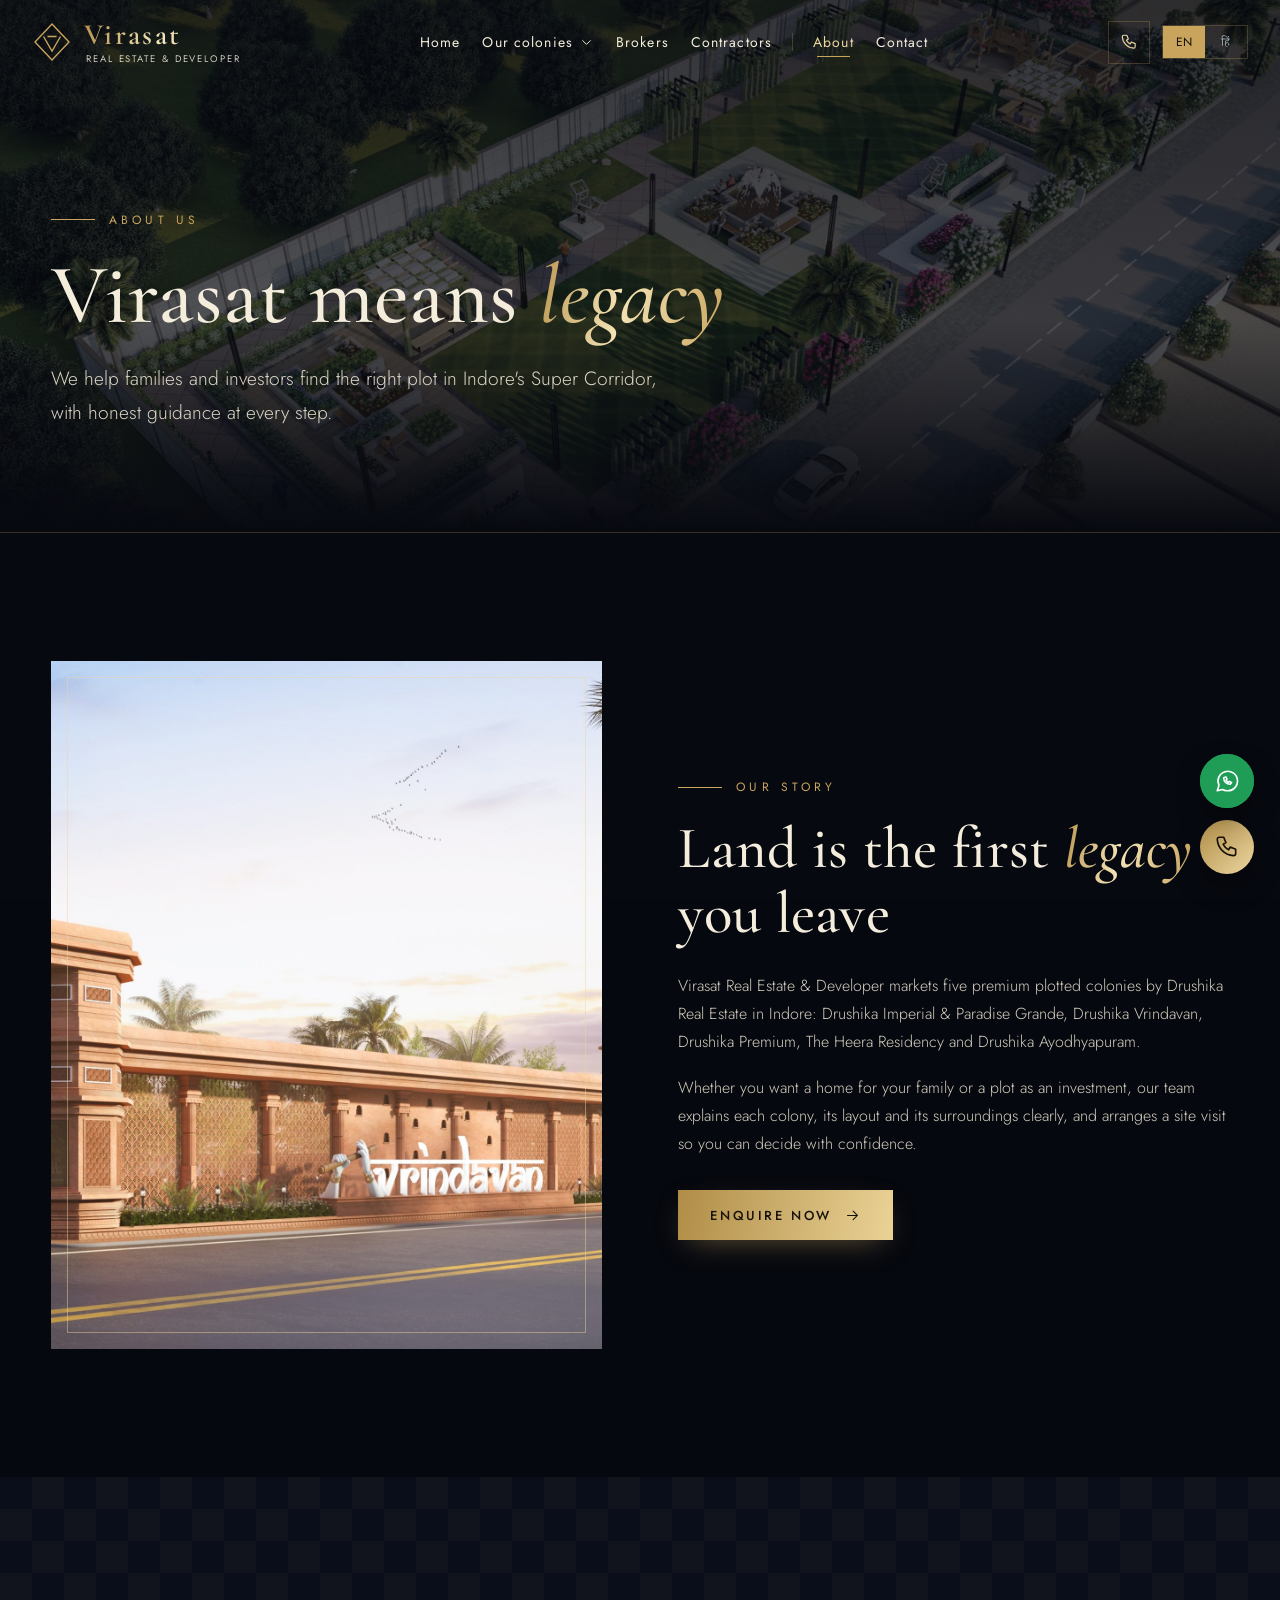
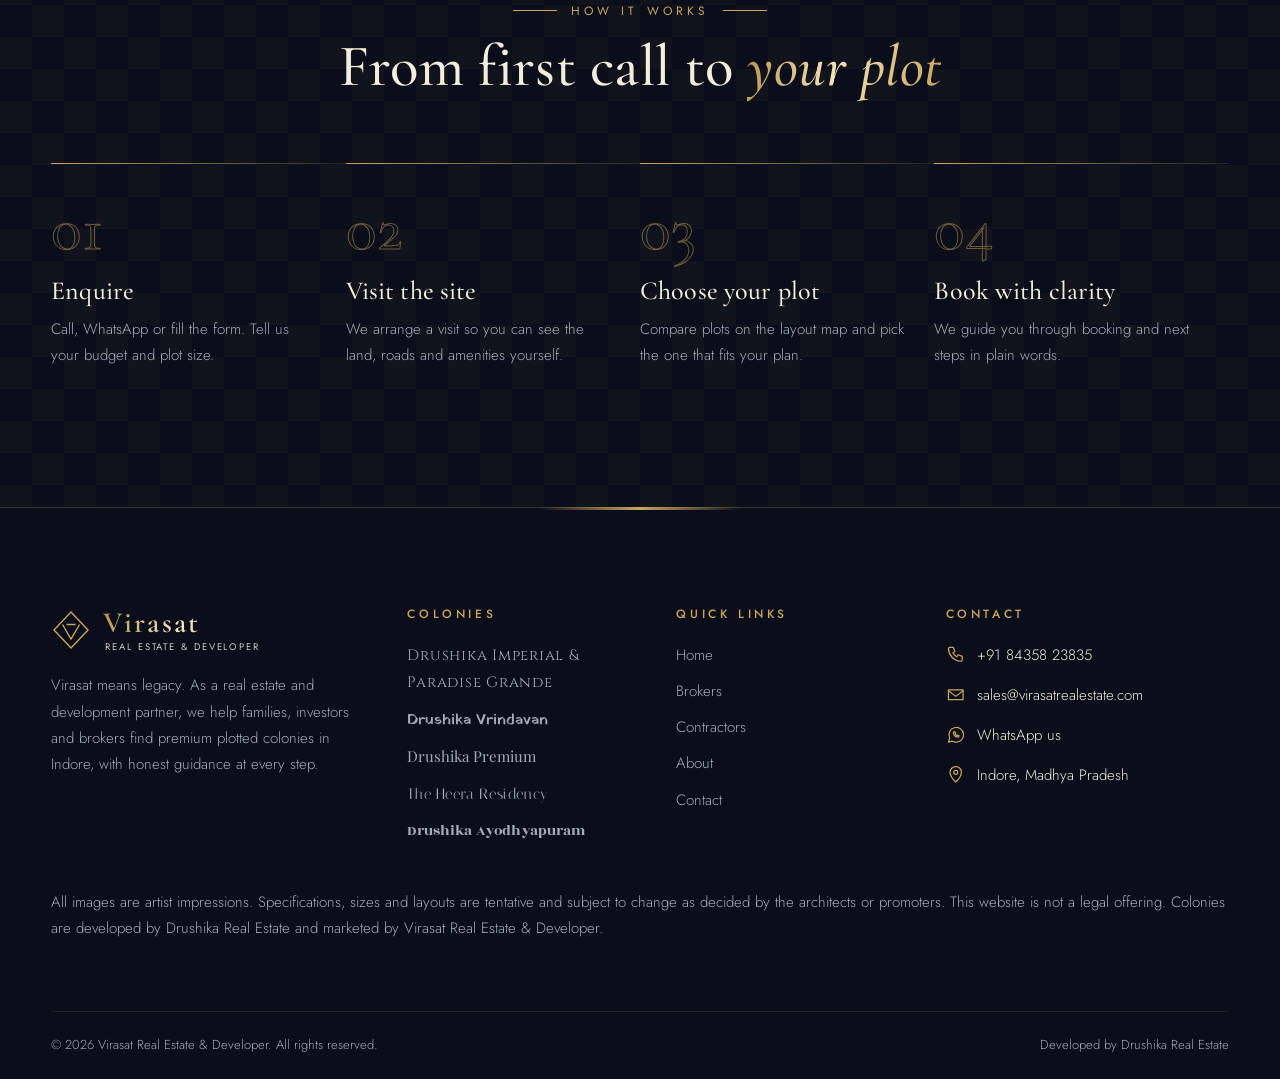
==== commit 3d2f9572: "Revert "Update Virasat Real Estate website" This reverts commit 9da0f5dcea0cd078195416e43529f2c2873b" ====
--- a/about.html
+++ b/about.html
@@ -3,12 +3,12 @@
 <head>
 <meta charset="utf-8">
 <meta name="viewport" content="width=device-width,initial-scale=1,viewport-fit=cover">
-<title data-hi="विरासत रियल एस्टेट एंड डेवलपर के बारे में | इंदौर">About Virasat Real Estate &amp; Developer's | Indore</title>
-<meta name="description" content="About Virasat Real Estate &amp; Developer's, marketing premium plotted colonies by Drushika in Indore&#x27;s Super Corridor.">
+<title data-hi="विरासत रियल एस्टेट एंड डेवलपर के बारे में | इंदौर">About Virasat Real Estate &amp; Developer | Indore</title>
+<meta name="description" content="About Virasat Real Estate &amp; Developer, marketing premium plotted colonies by Drushika in Indore&#x27;s Super Corridor.">
 <meta name="theme-color" content="#06080f">
 <meta property="og:type" content="website">
-<meta property="og:title" content="About Virasat Real Estate &amp; Developer's | Indore">
-<meta property="og:description" content="About Virasat Real Estate &amp; Developer's, marketing premium plotted colonies by Drushika in Indore&#x27;s Super Corridor.">
+<meta property="og:title" content="About Virasat Real Estate &amp; Developer | Indore">
+<meta property="og:description" content="About Virasat Real Estate &amp; Developer, marketing premium plotted colonies by Drushika in Indore&#x27;s Super Corridor.">
 <meta property="og:image" content="images/premium/hero.jpg">
 <link rel="icon" href="favicon.svg" type="image/svg+xml">
 <link rel="preconnect" href="https://fonts.googleapis.com">
@@ -21,7 +21,7 @@
 </head>
 <body data-page="about">
 <a class="skip" href="#main">Skip to content</a>
-<div class="pre" id="pre" aria-hidden="true"><div class="pre-in"><svg viewBox="0 0 40 40" fill="none" stroke="currentColor" stroke-width="1.4" aria-hidden="true"><path d="M20 2l17 18-17 18L3 20z"/><path d="M11.5 14.5L20 29l8.5-14.5M15.5 14.5H24.5"/></svg><b>VIRASAT</b><small>Real Estate &amp; Developer's</small></div></div>
+<div class="pre" id="pre" aria-hidden="true"><div class="pre-in"><svg viewBox="0 0 40 40" fill="none" stroke="currentColor" stroke-width="1.4" aria-hidden="true"><path d="M20 2l17 18-17 18L3 20z"/><path d="M11.5 14.5L20 29l8.5-14.5M15.5 14.5H24.5"/></svg><b>VIRASAT</b><small>Real Estate &amp; Developer</small></div></div>
 <main id="main">
 
 <section class="ph">
@@ -39,7 +39,7 @@
     <div class="rv">
       <span class="eyebrow"><span data-hi="हमारी कहानी">Our story</span></span>
       <h2><span data-hi="ज़मीन वह पहली &lt;em&gt;विरासत&lt;/em&gt; है जो आप छोड़ते हैं">Land is the first <em>legacy</em> you leave</span></h2>
-      <p><span data-hi="विरासत रियल एस्टेट एंड डेवलपर इंदौर में Drushika रियल एस्टेट की पाँच प्रीमियम प्लॉटेड कॉलोनियाँ प्रस्तुत करता है: Drushika इंपीरियल एंड पैराडाइज़ ग्रांडे, Drushika वृंदावन, Drushika प्रीमियम, द हीरा रेज़िडेंसी और Drushika अयोध्यापुरम।">Virasat Real Estate &amp; Developer's markets five premium plotted colonies by Drushika Real Estate in Indore: Drushika Imperial &amp; Paradise Grande, Drushika Vrindavan, Drushika Premium, The Heera Residency and Drushika Ayodhyapuram.</span></p>
+      <p><span data-hi="विरासत रियल एस्टेट एंड डेवलपर इंदौर में Drushika रियल एस्टेट की पाँच प्रीमियम प्लॉटेड कॉलोनियाँ प्रस्तुत करता है: Drushika इंपीरियल एंड पैराडाइज़ ग्रांडे, Drushika वृंदावन, Drushika प्रीमियम, द हीरा रेज़िडेंसी और Drushika अयोध्यापुरम।">Virasat Real Estate &amp; Developer markets five premium plotted colonies by Drushika Real Estate in Indore: Drushika Imperial &amp; Paradise Grande, Drushika Vrindavan, Drushika Premium, The Heera Residency and Drushika Ayodhyapuram.</span></p>
       <p><span data-hi="चाहे आप परिवार के लिए घर चाहते हों या निवेश के लिए प्लॉट, हमारी टीम हर कॉलोनी, उसका लेआउट और आसपास का क्षेत्र साफ़ समझाती है और साइट विज़िट करवाती है ताकि आप भरोसे से निर्णय ले सकें।">Whether you want a home for your family or a plot as an investment, our team explains each colony, its layout and its surroundings clearly, and arranges a site visit so you can decide with confidence.</span></p>
       <a class="btn" href="contact.html" style="margin-top:14px"><span data-i18n="cta.enquire"></span><svg class="ic" aria-hidden="true"><use href="#i-arrow"/></svg></a>
     </div>
